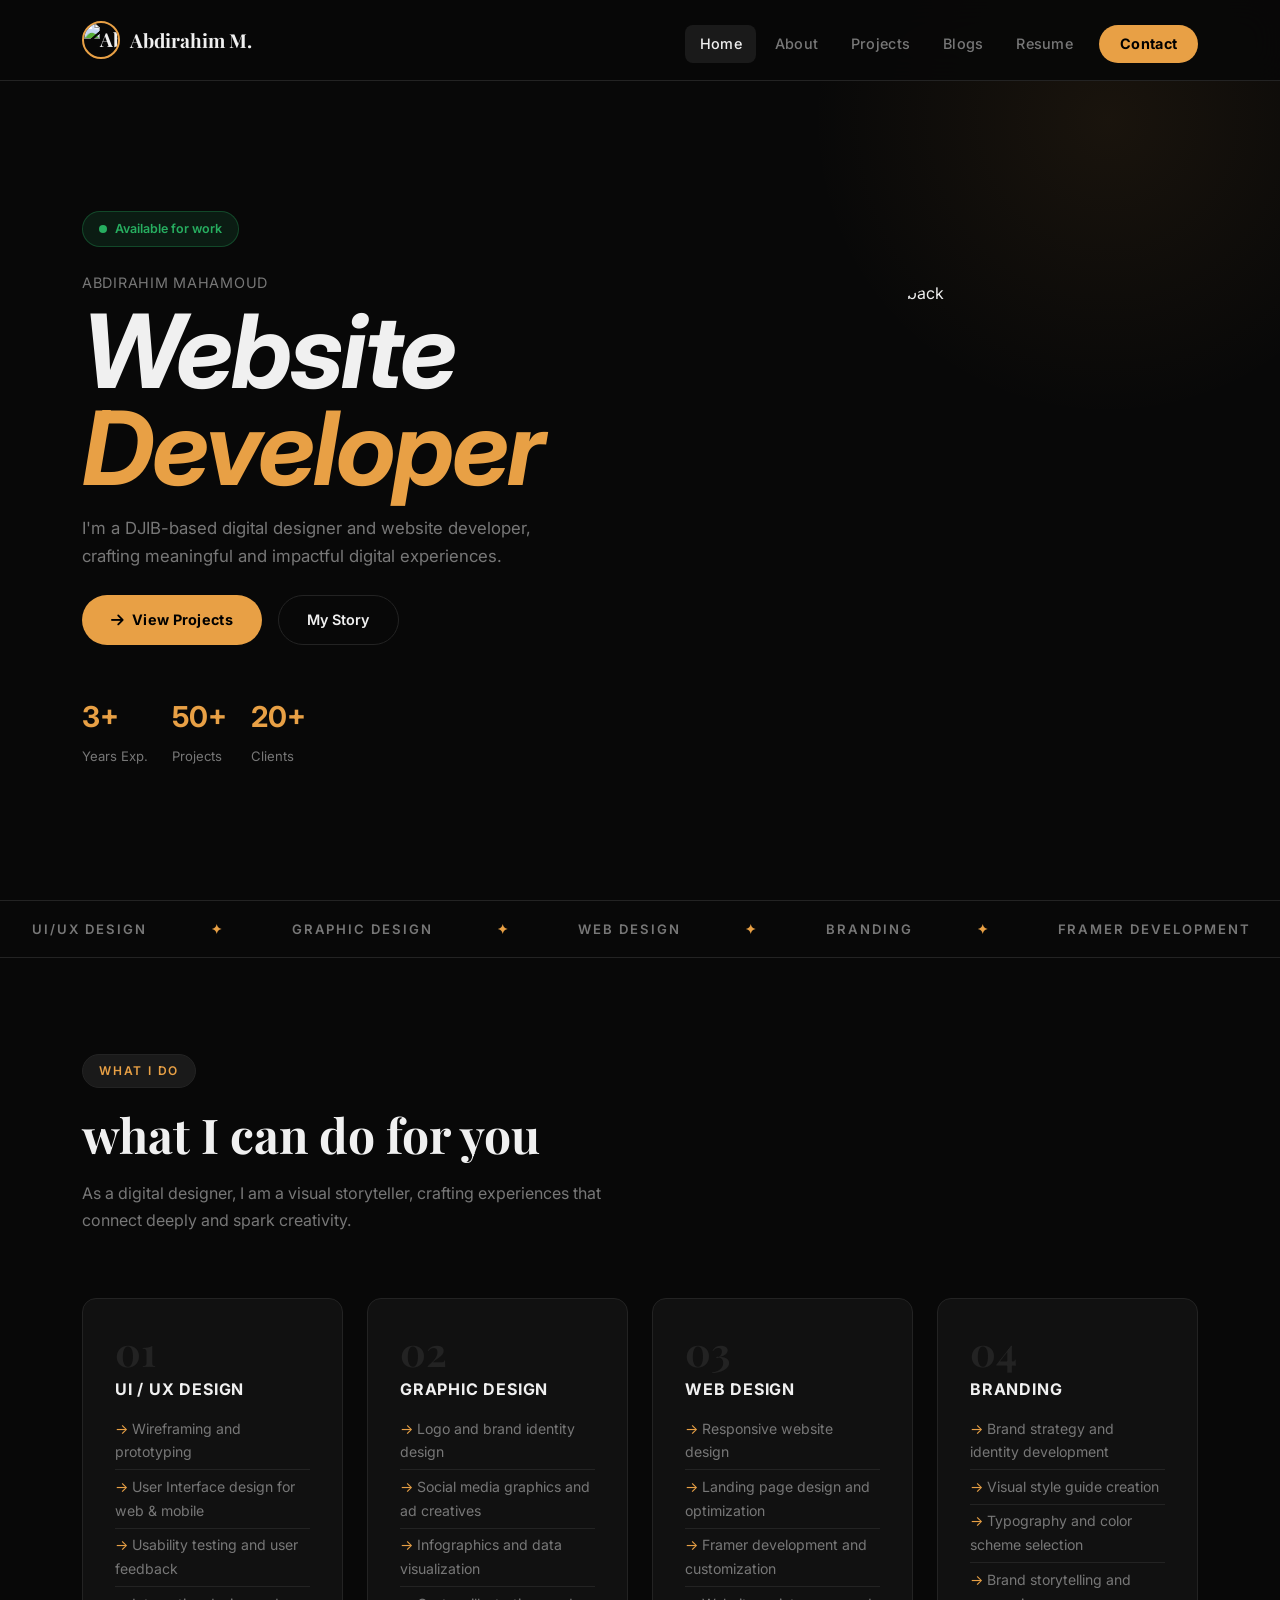
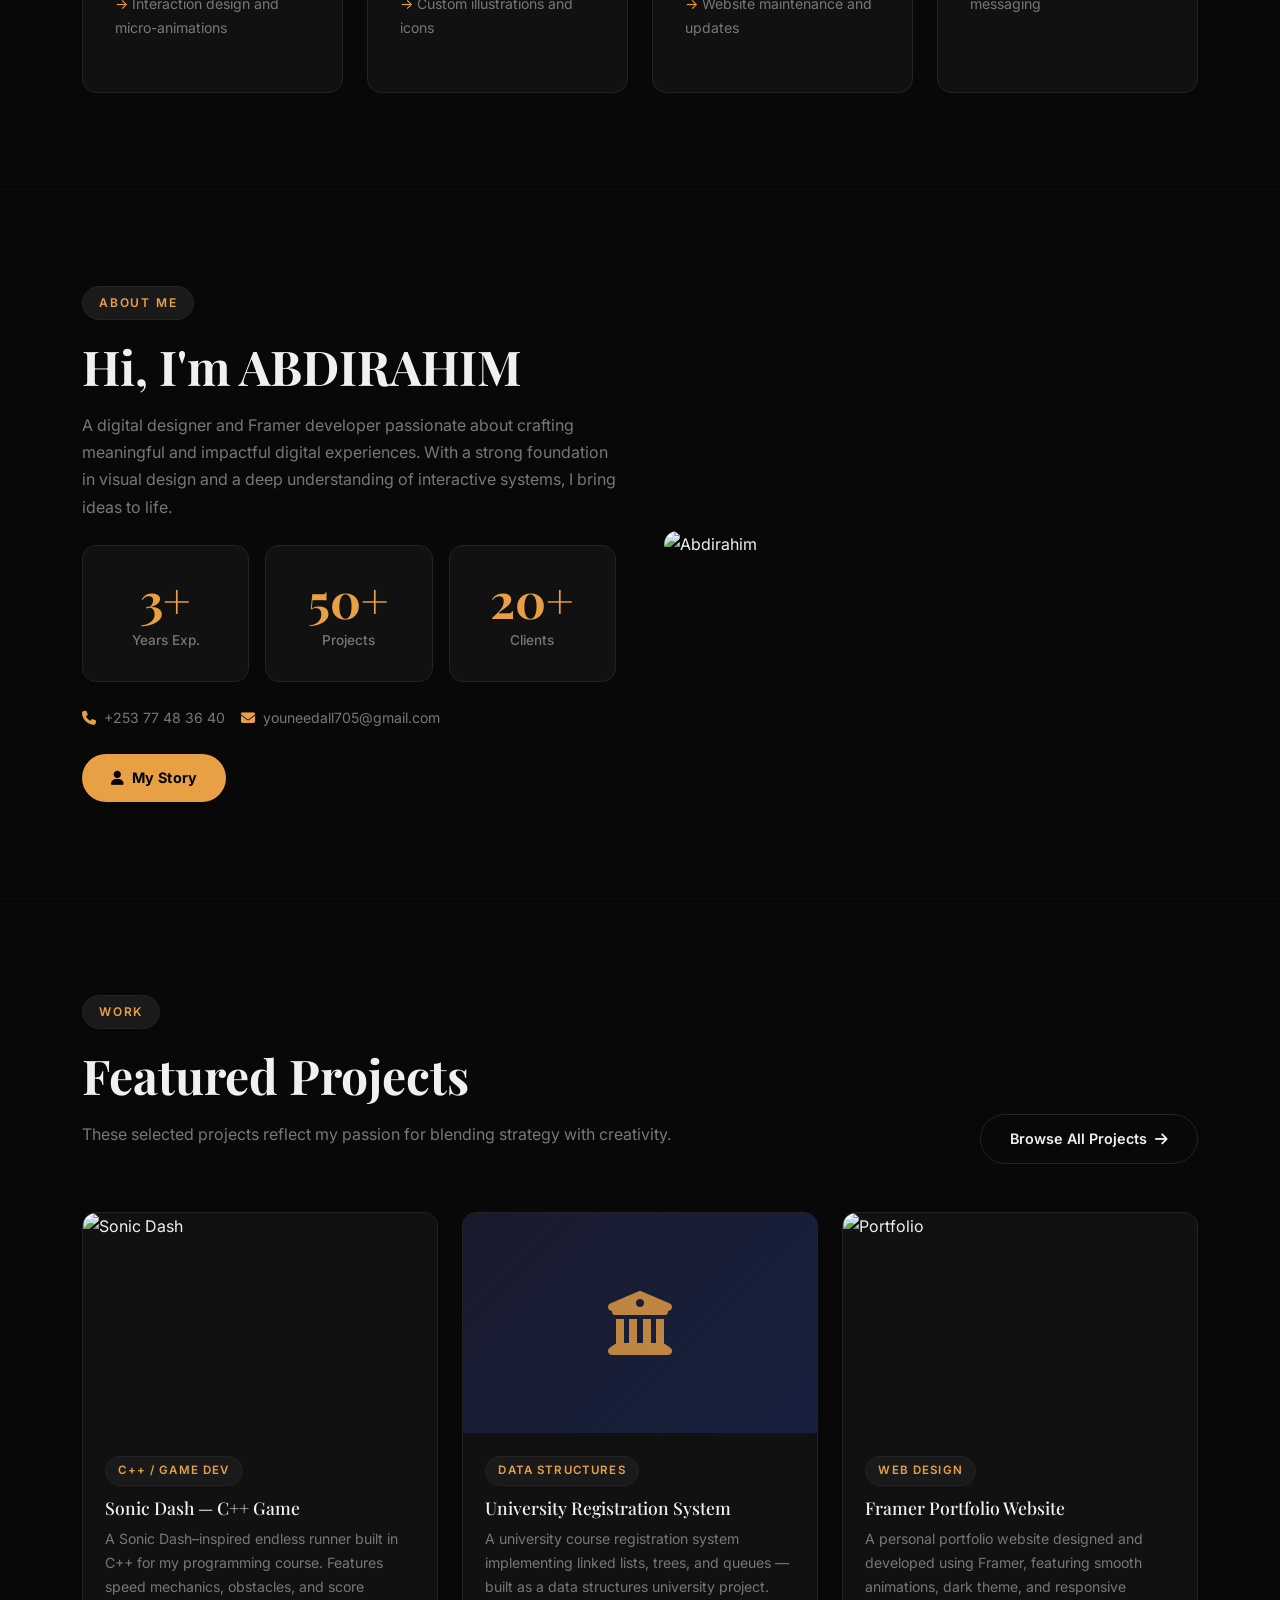
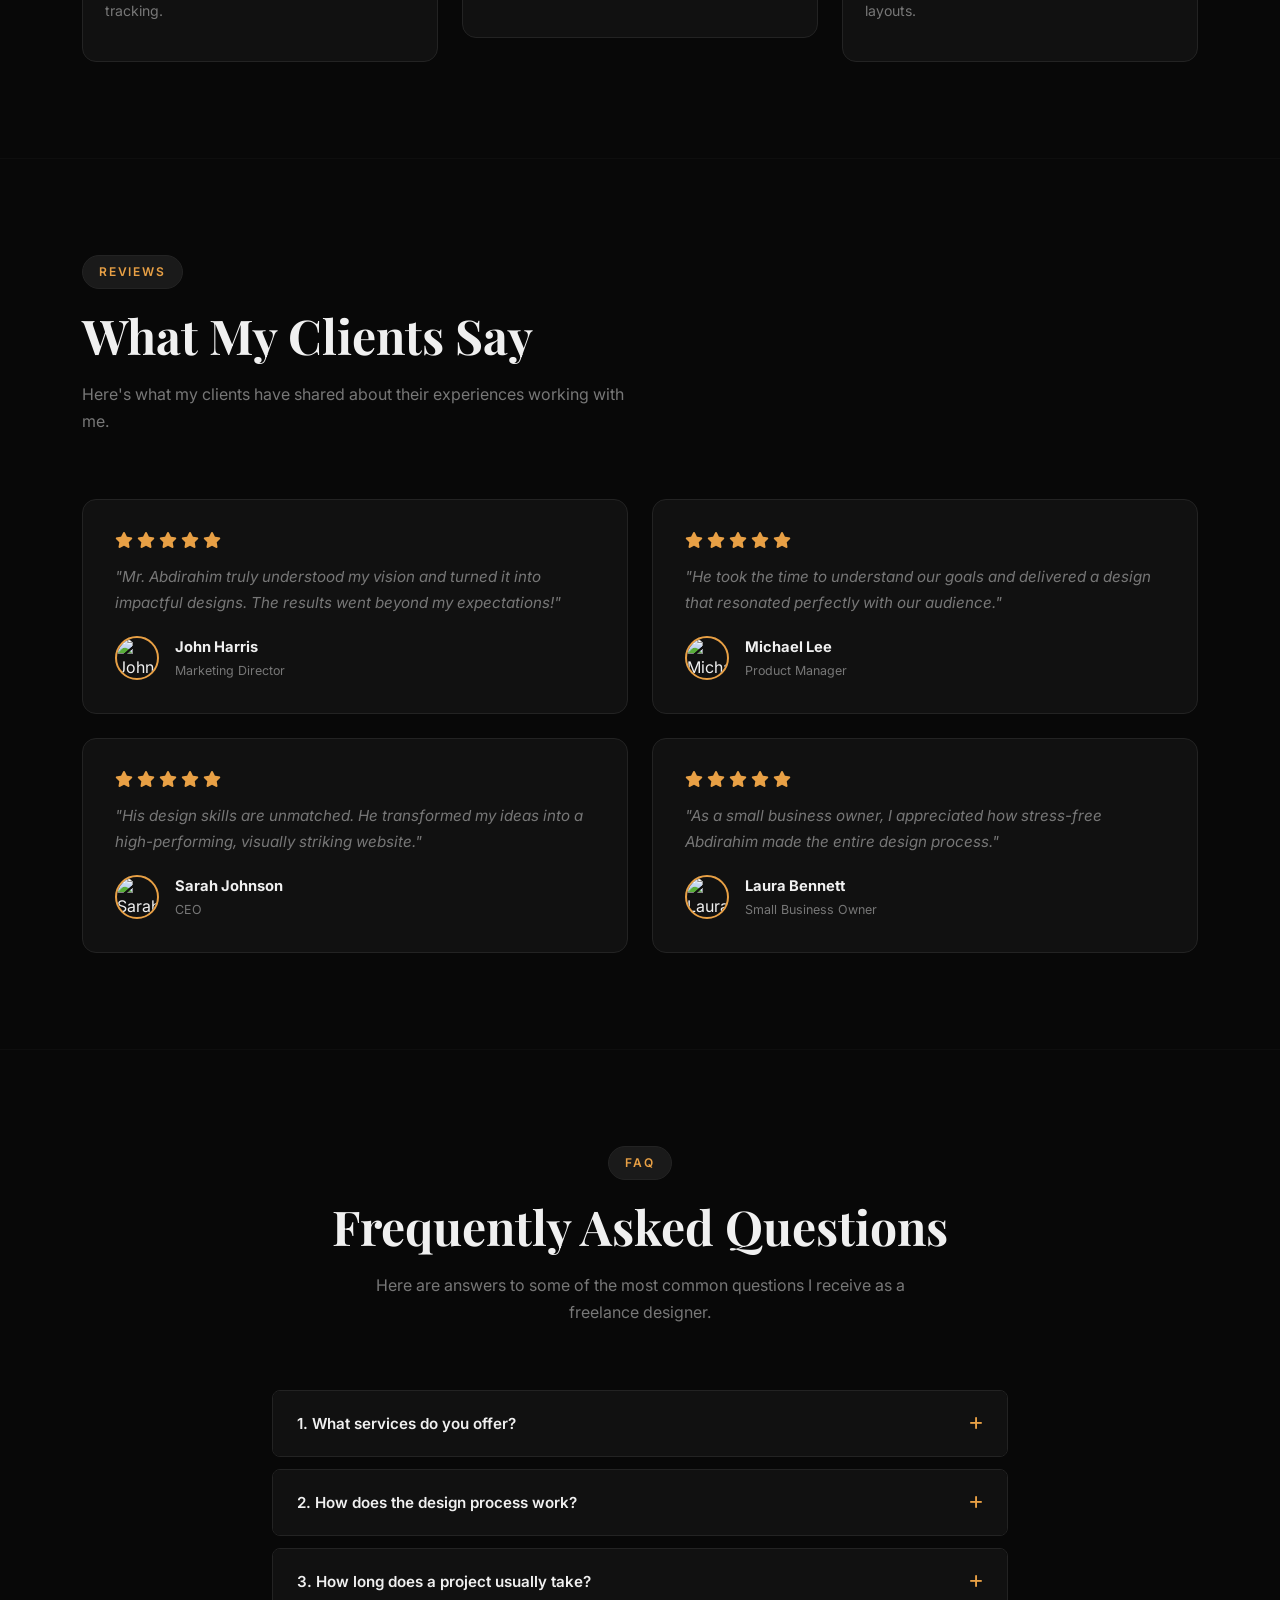
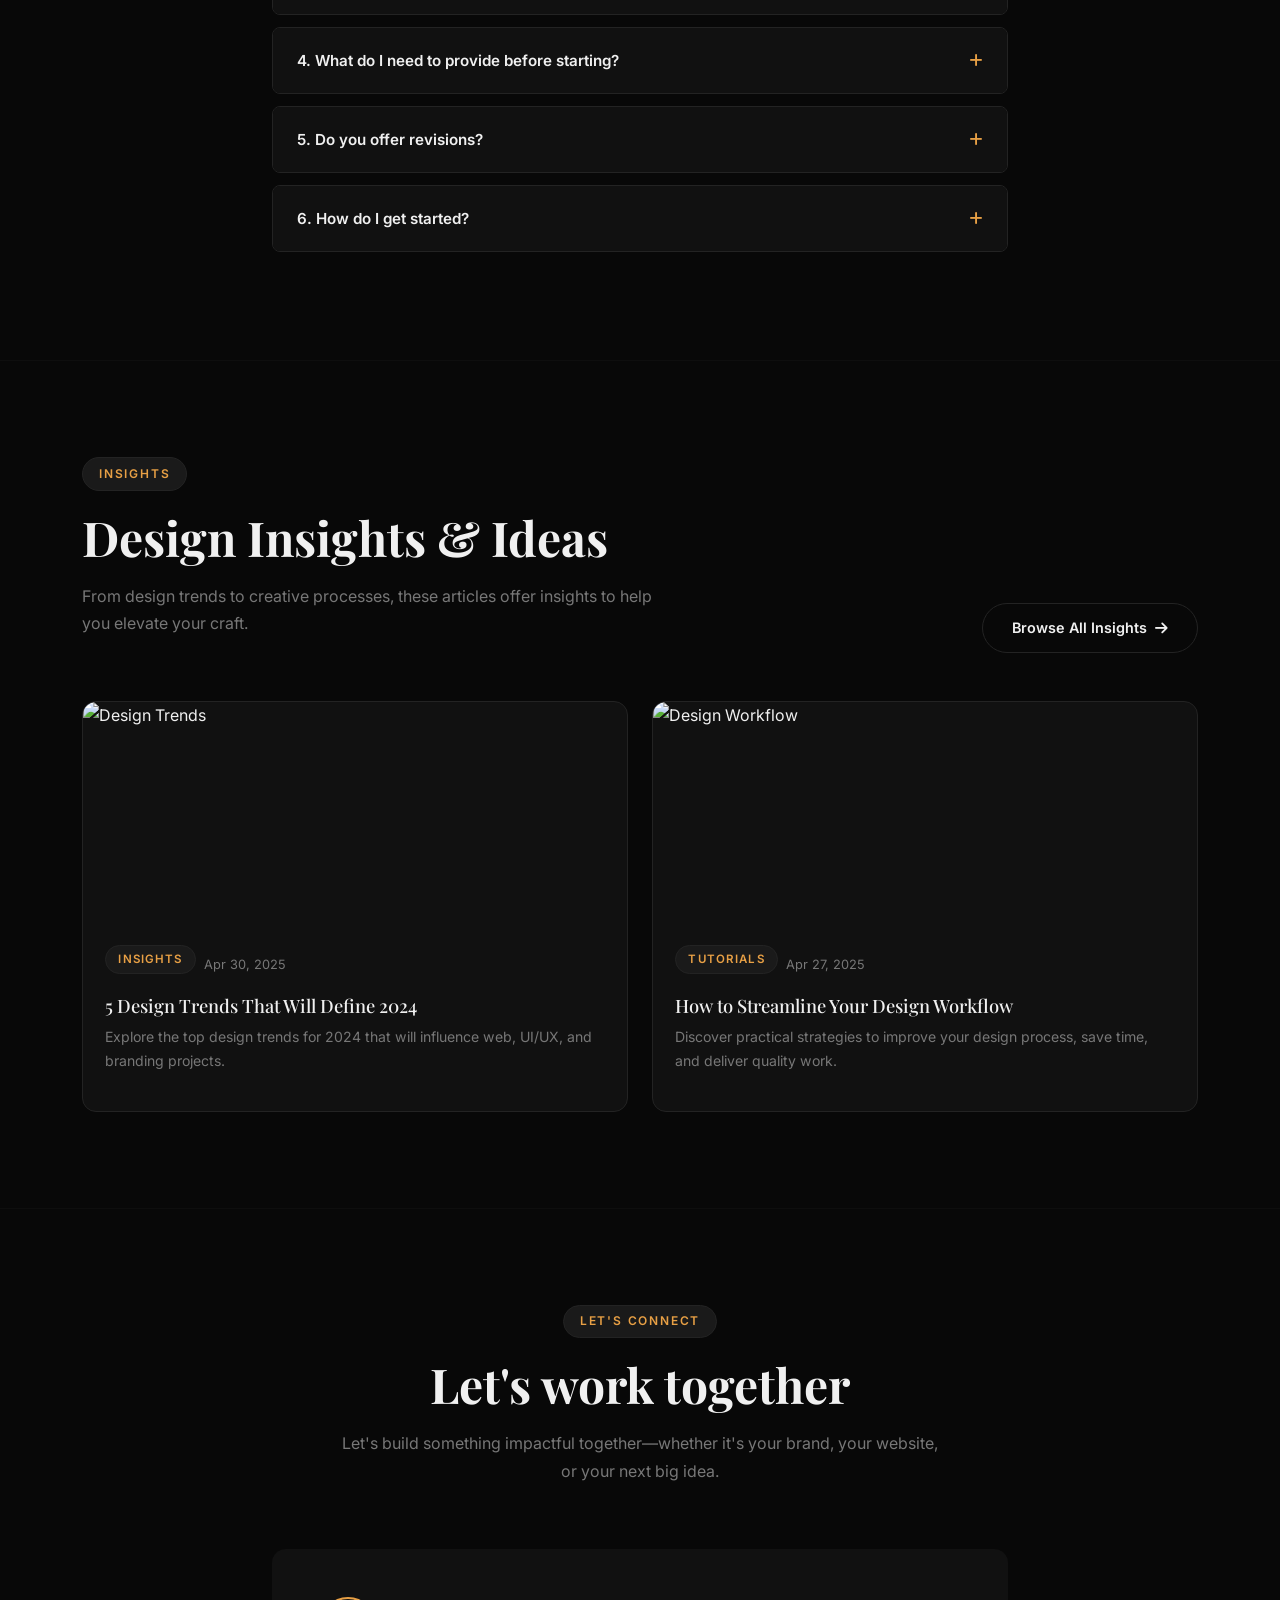
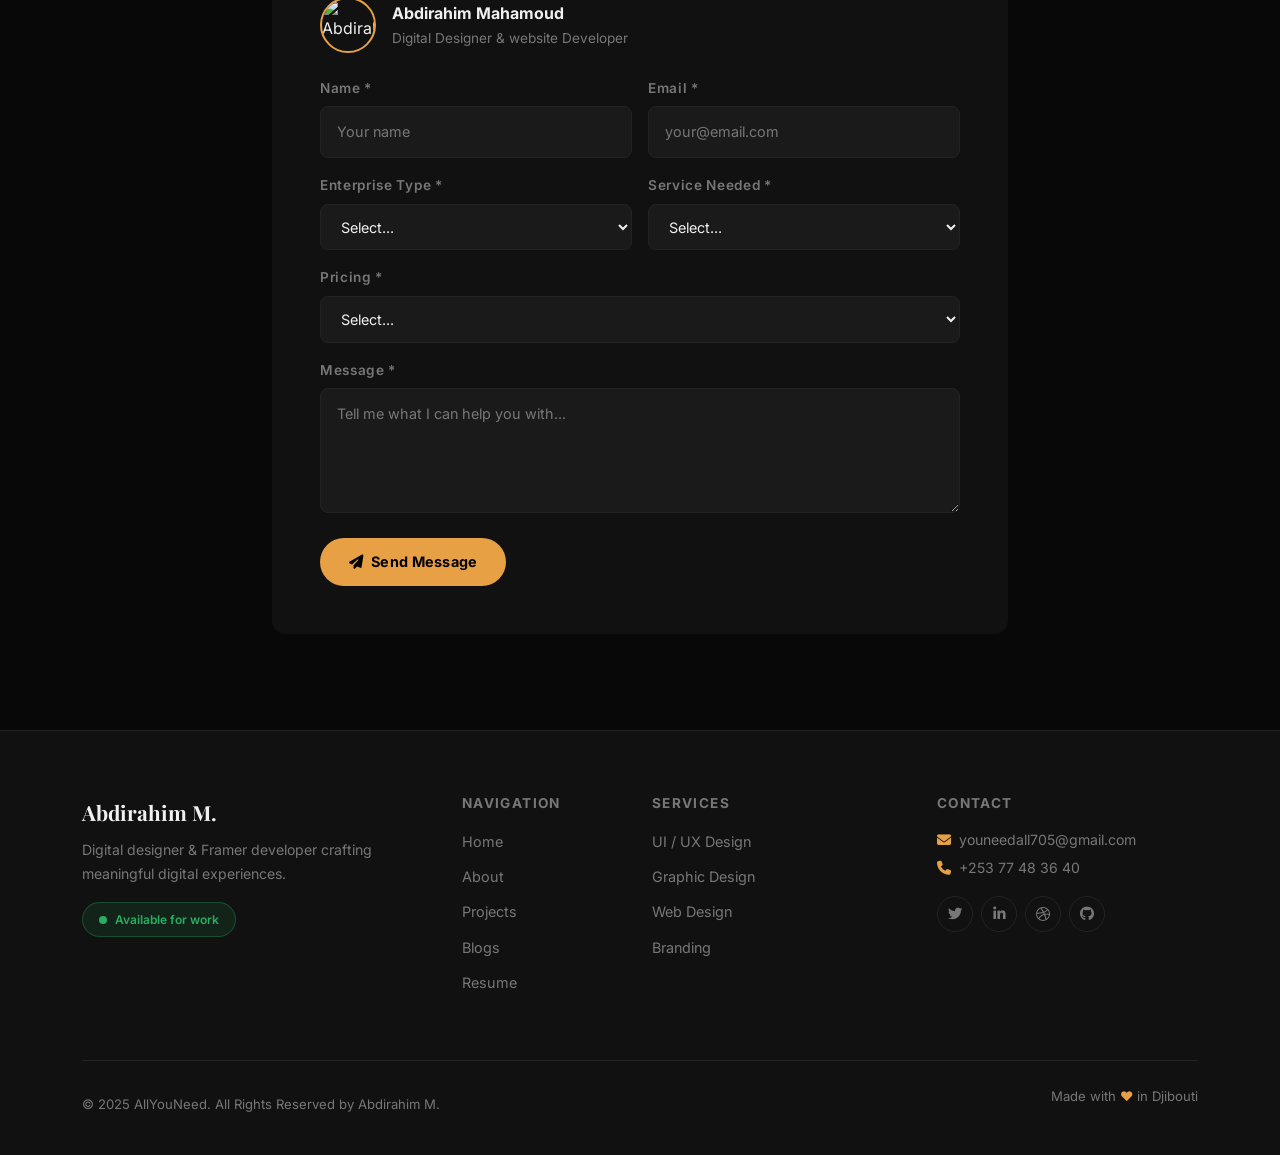
==== index.html @ 3238563b "my initial portfolio project" ====
<!DOCTYPE html>
<html lang="en">
<head>
  <meta charset="UTF-8">
  <meta name="viewport" content="width=device-width, initial-scale=1.0">
  <title>Home | Abdirahim M. — Digital Designer</title>
  
<link rel="preconnect" href="https://fonts.googleapis.com">
<link rel="preconnect" href="https://fonts.gstatic.com" crossorigin>
<link href="https://fonts.googleapis.com/css2?family=Inter:wght@300;400;500;600;700&family=Playfair+Display:ital,wght@0,700;1,700&display=swap" rel="stylesheet">
<link rel="stylesheet" href="https://cdn.jsdelivr.net/npm/bootstrap@5.3.3/dist/css/bootstrap.min.css">
<link rel="stylesheet" href="https://cdnjs.cloudflare.com/ajax/libs/font-awesome/6.5.0/css/all.min.css">
<link rel="stylesheet" href="assets/all-css-files/index.css">
</head>
<body>

<nav class="navbar navbar-expand-lg fixed-top">
  <div class="container">
    <a class="navbar-brand" href="index.html">
      <img src="https://framerusercontent.com/images/GOiWsB6KPVYhovp1Aaczt44ZLT0.png" alt="Abdirahim M.">
      Abdirahim M.
    </a>
    <button class="navbar-toggler" type="button" data-bs-toggle="collapse" data-bs-target="#navbarNav">
      <span class="navbar-toggler-icon"></span>
    </button>
    <div class="collapse navbar-collapse justify-content-end" id="navbarNav">
      <ul class="navbar-nav gap-1 align-items-lg-center">
        <li class="nav-item"><a class="nav-link active" href="index.html">Home</a></li>
        <li class="nav-item"><a class="nav-link " href="about.html">About</a></li>
        <li class="nav-item"><a class="nav-link " href="projects.html">Projects</a></li>
        <li class="nav-item"><a class="nav-link " href="blogs.html">Blogs</a></li>
        <li class="nav-item"><a class="nav-link " href="resume.html">Resume</a></li>
        <li class="nav-item ms-2"><a class="nav-link btn-nav" href="index.html#contact">Contact</a></li>
      </ul>
    </div>
  </div>
</nav>

<!-- HERO -->
<section class="hero-section">
  <div class="container">
    <div class="row align-items-center g-5">
      <div class="col-lg-7" data-aos="fade-right">
        <div class="available-badge">
          <span class="available-dot"></span> Available for work
        </div>
        <p class="text-muted-custom font-inter mb-2" style="font-size:0.9rem;letter-spacing:0.05em;">ABDIRAHIM MAHAMOUD</p>
        <div class="display-hero">Website</div>
        <div class="display-hero text-accent">Developer</div>
        <p class="mt-3 mb-4" style="color:var(--text-muted);max-width:480px;font-size:1.05rem;">I'm a DJIB-based digital designer and website developer, crafting meaningful and impactful digital experiences.</p>
        <div class="d-flex flex-wrap gap-3">
          <a href="projects.html" class="btn-primary-custom"><i class="fas fa-arrow-right"></i> View Projects</a>
          <a href="about.html" class="btn-secondary-custom">My Story</a>
        </div>
        <div class="d-flex gap-4 mt-5">
          <div><span class="text-accent fw-700" style="font-size:1.8rem;">3+</span><br><span class="text-muted-custom" style="font-size:0.82rem;">Years Exp.</span></div>
          <div><span class="text-accent fw-700" style="font-size:1.8rem;">50+</span><br><span class="text-muted-custom" style="font-size:0.82rem;">Projects</span></div>
          <div><span class="text-accent fw-700" style="font-size:1.8rem;">20+</span><br><span class="text-muted-custom" style="font-size:0.82rem;">Clients</span></div>
        </div>
      </div>
      <div class="col-lg-5 d-flex justify-content-center" data-aos="fade-left" data-aos-delay="150">
        <div class="hero-avatar-wrap">
          <img class="back-img" src="https://framerusercontent.com/images/VRQgkdWsjawSg1qpCm45HfSY1I.jpeg" alt="Abdirahim back">
          <img class="front-img" src="https://framerusercontent.com/images/0JJDLebZsfml5drpqJ9yI2PRhbQ.png" alt="Abdirahim front">
        </div>
      </div>
    </div>
  </div>
</section>

<!-- MARQUEE -->
<div class="scroll-marquee">
  <div class="scroll-marquee-inner">
    <span>UI/UX DESIGN</span><span class="accent">✦</span>
    <span>GRAPHIC DESIGN</span><span class="accent">✦</span>
    <span>WEB DESIGN</span><span class="accent">✦</span>
    <span>BRANDING</span><span class="accent">✦</span>
    <span>FRAMER DEVELOPMENT</span><span class="accent">✦</span>
    <span>DIGITAL EXPERIENCES</span><span class="accent">✦</span>
    <span>UI/UX DESIGN</span><span class="accent">✦</span>
    <span>GRAPHIC DESIGN</span><span class="accent">✦</span>
    <span>WEB DESIGN</span><span class="accent">✦</span>
    <span>BRANDING</span><span class="accent">✦</span>
    <span>FRAMER DEVELOPMENT</span><span class="accent">✦</span>
    <span>DIGITAL EXPERIENCES</span><span class="accent">✦</span>
  </div>
</div>

<!-- SERVICES -->
<section class="section-pad">
  <div class="container">
    <div class="row mb-5">
      <div class="col-lg-6" data-aos="fade-up">
        <span class="section-label">What I Do</span>
        <h2 class="section-title">what I can do for you</h2>
        <p class="section-subtitle">As a digital designer, I am a visual storyteller, crafting experiences that connect deeply and spark creativity.</p>
      </div>
    </div>
    <div class="services-grid" data-aos="fade-up" data-aos-delay="100">
      <div class="service-card">
        <div class="service-num">01</div>
        <h4>UI / UX Design</h4>
        <ul>
          <li>Wireframing and prototyping</li>
          <li>User Interface design for web & mobile</li>
          <li>Usability testing and user feedback</li>
          <li>Interaction design and micro-animations</li>
        </ul>
      </div>
      <div class="service-card">
        <div class="service-num">02</div>
        <h4>Graphic Design</h4>
        <ul>
          <li>Logo and brand identity design</li>
          <li>Social media graphics and ad creatives</li>
          <li>Infographics and data visualization</li>
          <li>Custom illustrations and icons</li>
        </ul>
      </div>
      <div class="service-card">
        <div class="service-num">03</div>
        <h4>Web Design</h4>
        <ul>
          <li>Responsive website design</li>
          <li>Landing page design and optimization</li>
          <li>Framer development and customization</li>
          <li>Website maintenance and updates</li>
        </ul>
      </div>
      <div class="service-card">
        <div class="service-num">04</div>
        <h4>Branding</h4>
        <ul>
          <li>Brand strategy and identity development</li>
          <li>Visual style guide creation</li>
          <li>Typography and color scheme selection</li>
          <li>Brand storytelling and messaging</li>
        </ul>
      </div>
    </div>
  </div>
</section>

<hr class="section-divider">

<!-- ABOUT SNIPPET -->
<section class="section-pad">
  <div class="container">
    <div class="row align-items-center g-5">
      <div class="col-lg-6" data-aos="fade-right">
        <span class="section-label">About Me</span>
        <h2 class="section-title">Hi, I'm ABDIRAHIM</h2>
        <p style="color:var(--text-muted);margin-bottom:1.5rem;">A digital designer and Framer developer passionate about crafting meaningful and impactful digital experiences. With a strong foundation in visual design and a deep understanding of interactive systems, I bring ideas to life.</p>
        <div class="row g-3 mb-4">
          <div class="col-4"><div class="stat-card"><div class="stat-num" data-count="3" data-suffix="+">0+</div><div class="stat-label">Years Exp.</div></div></div>
          <div class="col-4"><div class="stat-card"><div class="stat-num" data-count="50" data-suffix="+">0+</div><div class="stat-label">Projects</div></div></div>
          <div class="col-4"><div class="stat-card"><div class="stat-num" data-count="20" data-suffix="+">0+</div><div class="stat-label">Clients</div></div></div>
        </div>
        <div class="d-flex gap-3 flex-wrap" style="font-size:0.88rem;color:var(--text-muted);">
          <span><i class="fas fa-phone me-2 text-accent"></i>+253 77 48 36 40</span>
          <span><i class="fas fa-envelope me-2 text-accent"></i>youneedall705@gmail.com</span>
        </div>
        <div class="mt-4">
          <a href="about.html" class="btn-primary-custom"><i class="fas fa-user"></i> My Story</a>
        </div>
      </div>
      <div class="col-lg-6" data-aos="fade-left" data-aos-delay="100">
        <img src="https://framerusercontent.com/images/0JJDLebZsfml5drpqJ9yI2PRhbQ.png" alt="Abdirahim" style="width:100%;border-radius:var(--radius);max-height:450px;object-fit:cover;">
      </div>
    </div>
  </div>
</section>

<hr class="section-divider">

<!-- FEATURED PROJECTS -->
<section class="section-pad">
  <div class="container">
    <div class="row mb-5 align-items-end">
      <div class="col-lg-7" data-aos="fade-up">
        <span class="section-label">Work</span>
        <h2 class="section-title">Featured Projects</h2>
        <p class="section-subtitle">These selected projects reflect my passion for blending strategy with creativity.</p>
      </div>
      <div class="col-lg-5 text-lg-end mt-3 mt-lg-0" data-aos="fade-up" data-aos-delay="100">
        <a href="projects.html" class="btn-secondary-custom">Browse All Projects <i class="fas fa-arrow-right"></i></a>
      </div>
    </div>
    <div class="row g-4">
      <div class="col-lg-4 col-md-6" data-aos="fade-up">
        <a href="project-sonic-dash.html" class="card-custom d-block">
          <img src="https://opengraph.githubassets.com/1/torvalds/linux" alt="Sonic Dash" class="card-img" style="object-fit:cover;background:#111;display:flex;align-items:center;justify-content:center;">
          <div class="card-body-custom">
            <span class="tag">C++ / Game Dev</span>
            <h3 style="font-size:1.1rem;margin-bottom:0.5rem;">Sonic Dash — C++ Game</h3>
            <p style="color:var(--text-muted);font-size:0.88rem;">A Sonic Dash–inspired endless runner built in C++ for my programming course. Features speed mechanics, obstacles, and score tracking.</p>
          </div>
        </a>
      </div>
      <div class="col-lg-4 col-md-6" data-aos="fade-up" data-aos-delay="100">
        <a href="project-university-registration.html" class="card-custom d-block">
          <div class="card-img d-flex align-items-center justify-content-center" style="background: linear-gradient(135deg,#1a1a2e,#16213e);height:220px;">
            <i class="fas fa-university" style="font-size:4rem;color:var(--accent);opacity:0.8;"></i>
          </div>
          <div class="card-body-custom">
            <span class="tag">Data Structures</span>
            <h3 style="font-size:1.1rem;margin-bottom:0.5rem;">University Registration System</h3>
            <p style="color:var(--text-muted);font-size:0.88rem;">A university course registration system implementing linked lists, trees, and queues — built as a data structures university project.</p>
          </div>
        </a>
      </div>
      <div class="col-lg-4 col-md-6" data-aos="fade-up" data-aos-delay="200">
        <a href="project-framer-portfolio.html" class="card-custom d-block">
          <img src="https://framerusercontent.com/images/w08JBQPFYIq2vr4OfcD9W6vxEug.jpeg" alt="Portfolio" class="card-img">
          <div class="card-body-custom">
            <span class="tag">Web Design</span>
            <h3 style="font-size:1.1rem;margin-bottom:0.5rem;">Framer Portfolio Website</h3>
            <p style="color:var(--text-muted);font-size:0.88rem;">A personal portfolio website designed and developed using Framer, featuring smooth animations, dark theme, and responsive layouts.</p>
          </div>
        </a>
      </div>
    </div>
  </div>
</section>

<hr class="section-divider">

<!-- TESTIMONIALS -->
<section class="section-pad">
  <div class="container">
    <div class="row mb-5">
      <div class="col-lg-6" data-aos="fade-up">
        <span class="section-label">Reviews</span>
        <h2 class="section-title">What My Clients Say</h2>
        <p class="section-subtitle">Here's what my clients have shared about their experiences working with me.</p>
      </div>
    </div>
    <div class="row g-4">
      <div class="col-lg-6" data-aos="fade-up">
        <div class="testimonial-card">
          <div class="d-flex gap-1 mb-3">
            <i class="fas fa-star text-accent"></i><i class="fas fa-star text-accent"></i><i class="fas fa-star text-accent"></i><i class="fas fa-star text-accent"></i><i class="fas fa-star text-accent"></i>
          </div>
          <p>"Mr. Abdirahim truly understood my vision and turned it into impactful designs. The results went beyond my expectations!"</p>
          <div class="d-flex align-items-center gap-3">
            <img src="https://framerusercontent.com/images/xPotMb4VrNT5rTGtXQvpYqXunU.jpg" alt="John Harris" class="reviewer-avatar">
            <div><div class="fw-700" style="font-size:0.92rem;">John Harris</div><div class="text-muted-custom" style="font-size:0.78rem;">Marketing Director</div></div>
          </div>
        </div>
      </div>
      <div class="col-lg-6" data-aos="fade-up" data-aos-delay="100">
        <div class="testimonial-card">
          <div class="d-flex gap-1 mb-3">
            <i class="fas fa-star text-accent"></i><i class="fas fa-star text-accent"></i><i class="fas fa-star text-accent"></i><i class="fas fa-star text-accent"></i><i class="fas fa-star text-accent"></i>
          </div>
          <p>"He took the time to understand our goals and delivered a design that resonated perfectly with our audience."</p>
          <div class="d-flex align-items-center gap-3">
            <img src="https://framerusercontent.com/images/hleE21gbHw2Y29KULoer3tF8.jpg" alt="Michael Lee" class="reviewer-avatar">
            <div><div class="fw-700" style="font-size:0.92rem;">Michael Lee</div><div class="text-muted-custom" style="font-size:0.78rem;">Product Manager</div></div>
          </div>
        </div>
      </div>
      <div class="col-lg-6" data-aos="fade-up" data-aos-delay="150">
        <div class="testimonial-card">
          <div class="d-flex gap-1 mb-3">
            <i class="fas fa-star text-accent"></i><i class="fas fa-star text-accent"></i><i class="fas fa-star text-accent"></i><i class="fas fa-star text-accent"></i><i class="fas fa-star text-accent"></i>
          </div>
          <p>"His design skills are unmatched. He transformed my ideas into a high-performing, visually striking website."</p>
          <div class="d-flex align-items-center gap-3">
            <img src="https://framerusercontent.com/images/RTNUbNmEH3Lg1VzA3NOYHdp3bHQ.jpg" alt="Sarah Johnson" class="reviewer-avatar">
            <div><div class="fw-700" style="font-size:0.92rem;">Sarah Johnson</div><div class="text-muted-custom" style="font-size:0.78rem;">CEO</div></div>
          </div>
        </div>
      </div>
      <div class="col-lg-6" data-aos="fade-up" data-aos-delay="200">
        <div class="testimonial-card">
          <div class="d-flex gap-1 mb-3">
            <i class="fas fa-star text-accent"></i><i class="fas fa-star text-accent"></i><i class="fas fa-star text-accent"></i><i class="fas fa-star text-accent"></i><i class="fas fa-star text-accent"></i>
          </div>
          <p>"As a small business owner, I appreciated how stress-free Abdirahim made the entire design process."</p>
          <div class="d-flex align-items-center gap-3">
            <img src="https://framerusercontent.com/images/ZbUvwGb7xhhwmovo3t9YO4bAIGs.jpg" alt="Laura Bennett" class="reviewer-avatar">
            <div><div class="fw-700" style="font-size:0.92rem;">Laura Bennett</div><div class="text-muted-custom" style="font-size:0.78rem;">Small Business Owner</div></div>
          </div>
        </div>
      </div>
    </div>
  </div>
</section>

<hr class="section-divider">

<!-- FAQ -->
<section class="section-pad">
  <div class="container">
    <div class="row justify-content-center mb-5">
      <div class="col-lg-7 text-center" data-aos="fade-up">
        <span class="section-label">FAQ</span>
        <h2 class="section-title">Frequently Asked Questions</h2>
        <p class="section-subtitle mx-auto">Here are answers to some of the most common questions I receive as a freelance designer.</p>
      </div>
    </div>
    <div class="row justify-content-center">
      <div class="col-lg-8" data-aos="fade-up" data-aos-delay="100">
        <div class="faq-item">
          <div class="faq-question" onclick="toggleFaq(this)">
            <span>1. What services do you offer?</span>
            <i class="fas fa-plus faq-icon"></i>
          </div>
          <div class="faq-answer">I offer UI/UX design, graphic design, web design, and branding services. This includes wireframing, prototyping, logo design, social media graphics, responsive website design, landing pages, Framer development, brand identity, and visual style guides.</div>
        </div>
        <div class="faq-item">
          <div class="faq-question" onclick="toggleFaq(this)">
            <span>2. How does the design process work?</span>
            <i class="fas fa-plus faq-icon"></i>
          </div>
          <div class="faq-answer">My process has 5 phases: Research & Strategy → Concept & Ideation → Feedback & Refinement → Testing & Optimization → Launch & Delivery. I keep you involved throughout to ensure the final product matches your vision perfectly.</div>
        </div>
        <div class="faq-item">
          <div class="faq-question" onclick="toggleFaq(this)">
            <span>3. How long does a project usually take?</span>
            <i class="fas fa-plus faq-icon"></i>
          </div>
          <div class="faq-answer">Timeline depends on scope. A logo design typically takes 3–5 days, a web design project 1–3 weeks, and a full branding project 2–4 weeks. I'll give you a clear timeline estimate before we begin.</div>
        </div>
        <div class="faq-item">
          <div class="faq-question" onclick="toggleFaq(this)">
            <span>4. What do I need to provide before starting?</span>
            <i class="fas fa-plus faq-icon"></i>
          </div>
          <div class="faq-answer">To get started, I'll need a project brief including your goals, target audience, preferred style references, and any existing brand assets. The more detail you share, the better I can tailor the design to your needs.</div>
        </div>
        <div class="faq-item">
          <div class="faq-question" onclick="toggleFaq(this)">
            <span>5. Do you offer revisions?</span>
            <i class="fas fa-plus faq-icon"></i>
          </div>
          <div class="faq-answer">Yes! All packages include revision rounds. Starter includes 2 revisions, Pro includes 4, and Premium includes unlimited revisions until you're fully satisfied with the result.</div>
        </div>
        <div class="faq-item">
          <div class="faq-question" onclick="toggleFaq(this)">
            <span>6. How do I get started?</span>
            <i class="fas fa-plus faq-icon"></i>
          </div>
          <div class="faq-answer">Simply fill out the contact form below or email me at youneedall705@gmail.com. I'll get back to you within 24 hours to discuss your project and how we can work together.</div>
        </div>
      </div>
    </div>
  </div>
</section>

<hr class="section-divider">

<!-- BLOG PREVIEW -->
<section class="section-pad">
  <div class="container">
    <div class="row mb-5 align-items-end">
      <div class="col-lg-7" data-aos="fade-up">
        <span class="section-label">Insights</span>
        <h2 class="section-title">Design Insights & Ideas</h2>
        <p class="section-subtitle">From design trends to creative processes, these articles offer insights to help you elevate your craft.</p>
      </div>
      <div class="col-lg-5 text-lg-end mt-3 mt-lg-0" data-aos="fade-up">
        <a href="blogs.html" class="btn-secondary-custom">Browse All Insights <i class="fas fa-arrow-right"></i></a>
      </div>
    </div>
    <div class="row g-4">
      <div class="col-lg-6" data-aos="fade-up">
        <a href="blog-design-trends.html" class="card-custom d-block">
          <img src="https://framerusercontent.com/images/1wFj19qQG6zNr7gj3iTlH0Gdlu8.jpeg" alt="Design Trends" class="card-img">
          <div class="card-body-custom">
            <div class="d-flex align-items-center gap-2 mb-2"><span class="tag">Insights</span><span class="text-muted-custom" style="font-size:0.8rem;">Apr 30, 2025</span></div>
            <h3 style="font-size:1.15rem;margin-bottom:0.5rem;">5 Design Trends That Will Define 2024</h3>
            <p style="color:var(--text-muted);font-size:0.88rem;">Explore the top design trends for 2024 that will influence web, UI/UX, and branding projects.</p>
          </div>
        </a>
      </div>
      <div class="col-lg-6" data-aos="fade-up" data-aos-delay="100">
        <a href="blog-design-workflow.html" class="card-custom d-block">
          <img src="https://framerusercontent.com/images/xmKml0E7v2iBI4zbbj0yVccaQwg.jpeg" alt="Design Workflow" class="card-img">
          <div class="card-body-custom">
            <div class="d-flex align-items-center gap-2 mb-2"><span class="tag">Tutorials</span><span class="text-muted-custom" style="font-size:0.8rem;">Apr 27, 2025</span></div>
            <h3 style="font-size:1.15rem;margin-bottom:0.5rem;">How to Streamline Your Design Workflow</h3>
            <p style="color:var(--text-muted);font-size:0.88rem;">Discover practical strategies to improve your design process, save time, and deliver quality work.</p>
          </div>
        </a>
      </div>
    </div>
  </div>
</section>

<hr class="section-divider">


<section class="section-pad" id="contact">
  <div class="container">
    <div class="row justify-content-center mb-5">
      <div class="col-lg-7 text-center" data-aos="fade-up">
        <span class="section-label">Let's Connect</span>
        <h2 class="section-title">Let's work together</h2>
        <p class="section-subtitle mx-auto">Let's build something impactful together—whether it's your brand, your website, or your next big idea.</p>
      </div>
    </div>
    <div class="row justify-content-center">
      <div class="col-lg-8">
        <div class="contact-section" data-aos="fade-up" data-aos-delay="100">
          <div class="d-flex align-items-center gap-3 mb-4">
            <img src="https://framerusercontent.com/images/0JJDLebZsfml5drpqJ9yI2PRhbQ.png" alt="Abdirahim" style="width:56px;height:56px;border-radius:50%;object-fit:cover;border:2px solid var(--accent);">
            <div>
              <div class="fw-700">Abdirahim Mahamoud</div>
              <div class="text-muted-custom" style="font-size:0.85rem;">Digital Designer &amp; website Developer</div>
            </div>
          </div>
 
          <!-- ========== NEW: ERROR AND SUCCESS MESSAGES CONTAINER ========== -->
          <div id="error-container" style="margin-bottom: 20px;"></div>
 
          <!-- ========== FORM WITH VALIDATION ========== -->
          <form id="contactForm">
            <div class="row g-3">
              <!-- NAME FIELD -->
              <div class="col-md-6">
                <label class="form-label-custom">Name *</label>
                <input type="text" id="name" name="Name" class="form-control-custom" placeholder="Your name" required>
              </div>
 
              <!-- EMAIL FIELD -->
              <div class="col-md-6">
                <label class="form-label-custom">Email *</label>
                <input type="email" id="email" name="Email" class="form-control-custom" placeholder="your@email.com" required>
              </div>
 
              <!-- ENTERPRISE TYPE -->
              <div class="col-md-6">
                <label class="form-label-custom">Enterprise Type *</label>
                <select id="enterprise" name="Enterprise Type" class="form-control-custom" required>
                  <option value="">Select...</option>
                  <option>Individual</option>
                  <option>Enterprise</option>
                </select>
              </div>
 
              <!-- SERVICE NEEDED -->
              <div class="col-md-6">
                <label class="form-label-custom">Service Needed *</label>
                <select id="service" name="Service Needed" class="form-control-custom" required>
                  <option value="">Select...</option>
                  <option>Branding</option>
                  <option>Web Development</option>
                  <option>Web Design</option>
                  <option>UI / UX</option>
                  <option>Ebook Editing</option>
                  <option>AI Automation</option>
                </select>
              </div>
 
              <!-- PRICING -->
              <div class="col-md-12">
                <label class="form-label-custom">Pricing *</label>
                <select id="pricing" name="Pricing" class="form-control-custom" required>
                  <option value="">Select...</option>
                  <option>Starter Package</option>
                  <option>Pro Package</option>
                  <option>Premium Package</option>
                  <option>Custom Package</option>
                </select>
              </div>
 
              <!-- MESSAGE -->
              <div class="col-12">
                <label class="form-label-custom">Message *</label>
                <textarea id="message" name="Message" class="form-control-custom" rows="4" placeholder="Tell me what I can help you with..." required></textarea>
              </div>
 
              <!-- SUBMIT BUTTON -->
              <div class="col-12">
                <button type="submit" id="submitBtn" class="btn-primary-custom">
                  <i class="fas fa-paper-plane"></i> Send Message
                </button>
              </div>
            </div>
          </form>
        </div>
      </div>
    </div>
  </div>
</section>

<script>
function toggleFaq(el) {
  el.classList.toggle('open');
  const answer = el.nextElementSibling;
  answer.classList.toggle('open');
}
</script>


<footer>
  <div class="container">
    <div class="row g-4">
      <div class="col-lg-4 col-md-6">
        <div class="footer-brand">Abdirahim M.</div>
        <p class="footer-text mb-3">Digital designer & Framer developer crafting meaningful digital experiences.</p>
        <div class="available-badge" style="font-size:0.75rem;">
          <span class="available-dot"></span> Available for work
        </div>
      </div>
      <div class="col-lg-2 col-md-6">
        <h6>Navigation</h6>
        <ul>
          <li><a href="index.html">Home</a></li>
          <li><a href="about.html">About</a></li>
          <li><a href="projects.html">Projects</a></li>
          <li><a href="blogs.html">Blogs</a></li>
          <li><a href="resume.html">Resume</a></li>
        </ul>
      </div>
      <div class="col-lg-3 col-md-6">
        <h6>Services</h6>
        <ul>
          <li><a href="#">UI / UX Design</a></li>
          <li><a href="#">Graphic Design</a></li>
          <li><a href="#">Web Design</a></li>
          <li><a href="#">Branding</a></li>
        </ul>
      </div>
      <div class="col-lg-3 col-md-6">
        <h6>Contact</h6>
        <p class="footer-text mb-1"><i class="fas fa-envelope me-2 text-accent"></i><a href="mailto:youneedall705@gmail.com" class="footer-text">youneedall705@gmail.com</a></p>
        <p class="footer-text mb-3"><i class="fas fa-phone me-2 text-accent"></i><a href="tel:+25377483640" class="footer-text">+253 77 48 36 40</a></p>
        <div class="d-flex gap-2">
          <a href="#" class="social-link"><i class="fab fa-twitter"></i></a>
          <a href="#" class="social-link"><i class="fab fa-linkedin-in"></i></a>
          <a href="#" class="social-link"><i class="fab fa-dribbble"></i></a>
          <a href="#" class="social-link"><i class="fab fa-github"></i></a>
        </div>
      </div>
    </div>
    <div class="footer-bottom d-flex flex-column flex-md-row justify-content-between align-items-center">
      <p class="mb-2 mb-md-0">© 2025 AllYouNeed. All Rights Reserved by Abdirahim M.</p>
      <p>Made with <span class="text-accent">♥</span> in Djibouti</p>
    </div>
  </div>
</footer>


<!-- Bootstrap JS -->
<script src="https://cdn.jsdelivr.net/npm/bootstrap@5.3.3/dist/js/bootstrap.bundle.min.js"></script>

<script src="assets/javascript/index.js"></script>

</body>
</html>
---- assets/all-css-files/index.css ----
/* ===== ROOT VARIABLES ===== */
:root {
  --bg: #080808;
  --surface: #111111;
  --surface2: #1a1a1a;
  --border: #232323;
  --text: #f0f0f0;
  --text-muted: #777;
  --accent: #e8a045;
  --accent2: #ffd166;
  --radius: 14px;
  --radius-sm: 8px;
  --transition: 0.3s ease;
}

/* ===== RESET & BASE ===== */
*, *::before, *::after { box-sizing: border-box; margin: 0; padding: 0; }
html { scroll-behavior: smooth; }
body {
  background: var(--bg);
  color: var(--text);
  font-family: 'Inter', sans-serif;
  font-size: 16px;
  line-height: 1.7;
  overflow-x: hidden;
}
a { color: var(--text); text-decoration: none; transition: color var(--transition); }
a:hover { color: var(--accent); }
img { max-width: 100%; display: block; }
h1,h2,h3,h4,h5,h6 { font-family: 'Playfair Display', serif; line-height: 1.25; }

/* ===== SCROLLBAR ===== */
::-webkit-scrollbar { width: 4px; }
::-webkit-scrollbar-track { background: var(--bg); }
::-webkit-scrollbar-thumb { background: var(--accent); border-radius: 4px; }

/* ===== NAVBAR ===== */
.navbar {
  background: rgba(8,8,8,0.92);
  backdrop-filter: blur(16px);
  border-bottom: 1px solid var(--border);
  padding: 1rem 0;
  transition: all var(--transition);
  z-index: 1000;
}
.navbar-brand {
  font-family: 'Playfair Display', serif;
  font-size: 1.2rem;
  font-weight: 700;
  color: var(--text) !important;
  display: flex;
  align-items: center;
  gap: 0.6rem;
}
.navbar-brand img { width: 38px; height: 38px; border-radius: 50%; object-fit: cover; border: 2px solid var(--accent); }
.navbar-toggler { border: 1px solid var(--border); }
.navbar-toggler-icon { filter: invert(1); }
.nav-link {
  color: var(--text-muted) !important;
  font-size: 0.9rem;
  font-family: 'Inter', sans-serif;
  font-weight: 500;
  letter-spacing: 0.02em;
  padding: 0.4rem 0.9rem !important;
  border-radius: var(--radius-sm);
  transition: all var(--transition);
}
.nav-link:hover, .nav-link.active { color: var(--text) !important; background: var(--surface2); }
.btn-nav {
  background: var(--accent);
  color: #000 !important;
  font-weight: 700;
  border-radius: 999px;
  padding: 0.45rem 1.3rem !important;
}
.btn-nav:hover { background: var(--accent2); color: #000 !important; }
.navbar-collapse { padding-top: 0.5rem; }

/* ===== HERO UTILITIES ===== */
.section-label {
  display: inline-block;
  background: var(--surface2);
  border: 1px solid var(--border);
  color: var(--accent);
  font-size: 0.75rem;
  font-weight: 600;
  letter-spacing: 0.15em;
  text-transform: uppercase;
  padding: 0.35rem 1rem;
  border-radius: 999px;
  margin-bottom: 1rem;
}
.display-hero {
  font-size: clamp(3rem, 8vw, 7rem);
  font-style: italic;
  font-weight: 700;
  line-height: 0.95;
  letter-spacing: -0.02em;
  color: var(--text);
}
.section-title {
  font-size: clamp(1.8rem, 4vw, 3rem);
  font-weight: 700;
  margin-bottom: 1rem;
}
.section-subtitle {
  color: var(--text-muted);
  font-size: 1rem;
  max-width: 600px;
  font-family: 'Inter', sans-serif;
}

/* ===== BUTTONS ===== */
.btn-primary-custom {
  display: inline-flex;
  align-items: center;
  gap: 0.5rem;
  background: var(--accent);
  color: #000;
  font-weight: 700;
  font-size: 0.9rem;
  padding: 0.75rem 1.8rem;
  border-radius: 999px;
  border: none;
  cursor: pointer;
  transition: all var(--transition);
  letter-spacing: 0.02em;
}
.btn-primary-custom:hover { background: var(--accent2); color: #000; transform: translateY(-2px); box-shadow: 0 8px 24px rgba(232,160,69,0.3); }
.btn-secondary-custom {
  display: inline-flex;
  align-items: center;
  gap: 0.5rem;
  background: transparent;
  color: var(--text);
  font-weight: 600;
  font-size: 0.9rem;
  padding: 0.75rem 1.8rem;
  border-radius: 999px;
  border: 1px solid var(--border);
  cursor: pointer;
  transition: all var(--transition);
}
.btn-secondary-custom:hover { border-color: var(--accent); color: var(--accent); transform: translateY(-2px); }

/* ===== CARDS ===== */
.card-custom {
  background: var(--surface);
  border: 1px solid var(--border);
  border-radius: var(--radius);
  overflow: hidden;
  transition: all var(--transition);
}
.card-custom:hover { transform: translateY(-6px); border-color: var(--accent); box-shadow: 0 16px 40px rgba(0,0,0,0.4); }
.card-img { width: 100%; height: 220px; object-fit: cover; }
.card-body-custom { padding: 1.4rem; }
.tag {
  display: inline-block;
  background: var(--surface2);
  color: var(--accent);
  font-size: 0.72rem;
  font-weight: 600;
  letter-spacing: 0.1em;
  text-transform: uppercase;
  padding: 0.25rem 0.75rem;
  border-radius: 999px;
  border: 1px solid var(--border);
  margin-bottom: 0.7rem;
}

/* ===== DIVIDER ===== */
.section-divider { border: none; border-top: 1px solid var(--border); margin: 0; }

/* ===== SECTION PADDING ===== */
.section-pad { padding: 6rem 0; }
.section-pad-sm { padding: 4rem 0; }

/* ===== BADGE / AVAILABLE ===== */
.available-badge {
  display: inline-flex;
  align-items: center;
  gap: 0.5rem;
  background: rgba(39,174,96,0.12);
  border: 1px solid rgba(39,174,96,0.3);
  color: #27ae60;
  font-size: 0.78rem;
  font-weight: 600;
  padding: 0.4rem 1rem;
  border-radius: 999px;
  margin-bottom: 1.5rem;
}
.available-dot {
  width: 8px; height: 8px;
  background: #27ae60;
  border-radius: 50%;
  animation: pulse-dot 2s infinite;
}
@keyframes pulse-dot {
  0%,100% { opacity: 1; transform: scale(1); }
  50% { opacity: 0.5; transform: scale(1.4); }
}

/* ===== FOOTER ===== */
footer {
  background: var(--surface);
  border-top: 1px solid var(--border);
  padding: 4rem 0 2rem;
}
footer .footer-brand { font-family: 'Playfair Display', serif; font-size: 1.3rem; font-weight: 700; margin-bottom: 0.5rem; }
footer .footer-text { color: var(--text-muted); font-size: 0.88rem; }
footer h6 { font-family: 'Inter', sans-serif; font-weight: 700; font-size: 0.85rem; letter-spacing: 0.1em; text-transform: uppercase; color: var(--text-muted); margin-bottom: 1rem; }
footer ul { list-style: none; padding: 0; }
footer ul li { margin-bottom: 0.5rem; }
footer ul li a { color: var(--text-muted); font-size: 0.9rem; }
footer ul li a:hover { color: var(--accent); }
footer .footer-bottom { border-top: 1px solid var(--border); margin-top: 3rem; padding-top: 1.5rem; color: var(--text-muted); font-size: 0.82rem; }
.social-link {
  display: inline-flex;
  align-items: center;
  justify-content: center;
  width: 36px; height: 36px;
  border-radius: 50%;
  border: 1px solid var(--border);
  color: var(--text-muted);
  font-size: 0.9rem;
  transition: all var(--transition);
}
.social-link:hover { border-color: var(--accent); color: var(--accent); }

/* ===== CONTACT FORM ===== */
.contact-section { background: var(--surface); border-radius: var(--radius); padding: 3rem; }
.form-control-custom {
  background: var(--surface2);
  border: 1px solid var(--border);
  border-radius: var(--radius-sm);
  color: var(--text);
  padding: 0.8rem 1rem;
  width: 100%;
  font-family: 'Inter', sans-serif;
  font-size: 0.9rem;
  transition: border-color var(--transition);
  outline: none;
}
.form-control-custom:focus { border-color: var(--accent); }
.form-control-custom::placeholder { color: var(--text-muted); }
.form-label-custom { display: block; font-size: 0.85rem; font-weight: 600; color: var(--text-muted); margin-bottom: 0.4rem; letter-spacing: 0.05em; }
select.form-control-custom option { background: var(--surface2); }

/* ===== ANIMATIONS ===== */
[data-aos] { opacity: 0; transform: translateY(24px); transition: opacity 0.7s ease, transform 0.7s ease; }
[data-aos].aos-animate { opacity: 1; transform: translateY(0); }
[data-aos="fade-left"] { transform: translateX(-24px); }
[data-aos="fade-left"].aos-animate { transform: translateX(0); }
[data-aos="fade-right"] { transform: translateX(24px); }
[data-aos="fade-right"].aos-animate { transform: translateX(0); }

/* ===== MISC ===== */
.text-accent { color: var(--accent); }
.bg-surface { background: var(--surface); }
.bg-surface2 { background: var(--surface2); }
.border-custom { border: 1px solid var(--border); }
.rounded-custom { border-radius: var(--radius); }
.text-muted-custom { color: var(--text-muted); }
.fw-700 { font-weight: 700; }
.font-inter { font-family: 'Inter', sans-serif; }


.hero-section {
  min-height: 100vh;
  display: flex;
  align-items: center;
  padding-top: 80px;
  position: relative;
  overflow: hidden;
}
.hero-section::before {
  content: '';
  position: absolute;
  top: -20%;
  right: -10%;
  width: 600px;
  height: 600px;
  background: radial-gradient(circle, rgba(232,160,69,0.08) 0%, transparent 70%);
  pointer-events: none;
}
.hero-avatar-wrap {
  position: relative;
  width: 340px;
  height: 420px;
}
.hero-avatar-wrap img.back-img {
  position: absolute;
  inset: 0;
  width: 100%;
  height: 100%;
  object-fit: cover;
  border-radius: 200px 200px 0 0;
  filter: grayscale(0.3);
}
.hero-avatar-wrap img.front-img {
  position: absolute;
  inset: 0;
  width: 100%;
  height: 100%;
  object-fit: cover;
  border-radius: 200px 200px 0 0;
  opacity: 0;
  transition: opacity 0.6s ease;
}
.hero-avatar-wrap:hover img.front-img { opacity: 1; }
.scroll-marquee {
  overflow: hidden;
  white-space: nowrap;
  border-top: 1px solid var(--border);
  border-bottom: 1px solid var(--border);
  padding: 0.9rem 0;
}
.scroll-marquee-inner {
  display: inline-block;
  animation: marquee 25s linear infinite;
}
.scroll-marquee-inner span {
  color: var(--text-muted);
  font-size: 0.82rem;
  font-weight: 600;
  letter-spacing: 0.15em;
  text-transform: uppercase;
  padding: 0 2rem;
}
.scroll-marquee-inner span.accent { color: var(--accent); }
@keyframes marquee { 0% { transform: translateX(0); } 100% { transform: translateX(-50%); } }

.services-grid { display: grid; grid-template-columns: repeat(auto-fit, minmax(260px, 1fr)); gap: 1.5rem; }
.service-card {
  background: var(--surface);
  border: 1px solid var(--border);
  border-radius: var(--radius);
  padding: 2rem;
  transition: all var(--transition);
}
.service-card:hover { border-color: var(--accent); transform: translateY(-4px); }
.service-num {
  font-family: 'Playfair Display', serif;
  font-size: 2.5rem;
  font-weight: 700;
  color: var(--border);
  line-height: 1;
  margin-bottom: 0.5rem;
}
.service-card h4 { font-size: 1rem; font-family: 'Inter', sans-serif; font-weight: 700; text-transform: uppercase; letter-spacing: 0.05em; margin-bottom: 0.8rem; color: var(--text); }
.service-card ul { list-style: none; padding: 0; }
.service-card ul li { color: var(--text-muted); font-size: 0.88rem; padding: 0.3rem 0; border-bottom: 1px solid var(--border); }
.service-card ul li:last-child { border-bottom: none; }
.service-card ul li::before { content: '→ '; color: var(--accent); }

.stat-card {
  background: var(--surface);
  border: 1px solid var(--border);
  border-radius: var(--radius);
  padding: 1.8rem;
  text-align: center;
}
.stat-num {
  font-family: 'Playfair Display', serif;
  font-size: 3rem;
  font-weight: 700;
  color: var(--accent);
  line-height: 1;
  margin-bottom: 0.4rem;
}
.stat-label { color: var(--text-muted); font-size: 0.85rem; font-weight: 500; }

.testimonial-card {
  background: var(--surface);
  border: 1px solid var(--border);
  border-radius: var(--radius);
  padding: 2rem;
}
.testimonial-card p { color: var(--text-muted); font-size: 0.95rem; font-style: italic; margin-bottom: 1.2rem; }
.reviewer-avatar { width: 44px; height: 44px; border-radius: 50%; object-fit: cover; border: 2px solid var(--accent); }

.faq-item {
  border: 1px solid var(--border);
  border-radius: var(--radius-sm);
  margin-bottom: 0.8rem;
  overflow: hidden;
}
.faq-question {
  padding: 1.2rem 1.5rem;
  cursor: pointer;
  display: flex;
  justify-content: space-between;
  align-items: center;
  font-weight: 600;
  font-size: 0.95rem;
  background: var(--surface);
  transition: background var(--transition);
}
.faq-question:hover { background: var(--surface2); }
.faq-question .faq-icon { color: var(--accent); transition: transform var(--transition); }
.faq-question.open .faq-icon { transform: rotate(45deg); }
.faq-answer {
  max-height: 0;
  overflow: hidden;
  transition: max-height 0.4s ease, padding 0.4s ease;
  background: var(--surface2);
  color: var(--text-muted);
  font-size: 0.9rem;
  line-height: 1.7;
  padding: 0 1.5rem;
}
.faq-answer.open { max-height: 300px; padding: 1rem 1.5rem; }

/* ===== FORM VALIDATION STYLES ===== */

/* Error and success message container */
#error-container {
  margin-bottom: 1.5rem;
  animation: slideDown 0.3s ease;
}

@keyframes slideDown {
  from { opacity: 0; transform: translateY(-10px); }
  to { opacity: 1; transform: translateY(0); }
}

/* Error message box - uses your surface styling */
.error-message {
  background: var(--surface);
  border: 1px solid #d32f2f;
  border-left: 4px solid #d32f2f;
  border-radius: var(--radius-sm);
  padding: 1.2rem 1.5rem;
  color: #ff6b6b;
  font-size: 0.9rem;
  animation: slideDown var(--transition);
}

.error-message strong {
  display: block;
  margin-bottom: 0.6rem;
  font-size: 0.95rem;
  color: #d32f2f;
}

.error-message ul {
  margin: 0.6rem 0 0 1.5rem;
  padding: 0;
  list-style: disc;
}

.error-message li {
  margin: 0.4rem 0;
  color: #ff6b6b;
}

/* Success message box - uses your accent green */
.success-message {
  background: var(--surface);
  border: 1px solid #27ae60;
  border-left: 4px solid #27ae60;
  border-radius: var(--radius-sm);
  padding: 1.2rem 1.5rem;
  color: #27ae60;
  font-size: 0.95rem;
  font-weight: 600;
  animation: slideDown var(--transition);
}

/* Error field styling - minimal and clean */
input.error-field,
textarea.error-field,
select.error-field {
  border-color: #d32f2f !important;
  background: var(--surface2) !important;
}

input.error-field:focus,
textarea.error-field:focus,
select.error-field:focus {
  border-color: #d32f2f !important;
  box-shadow: inset 0 0 0 1px #d32f2f;
}
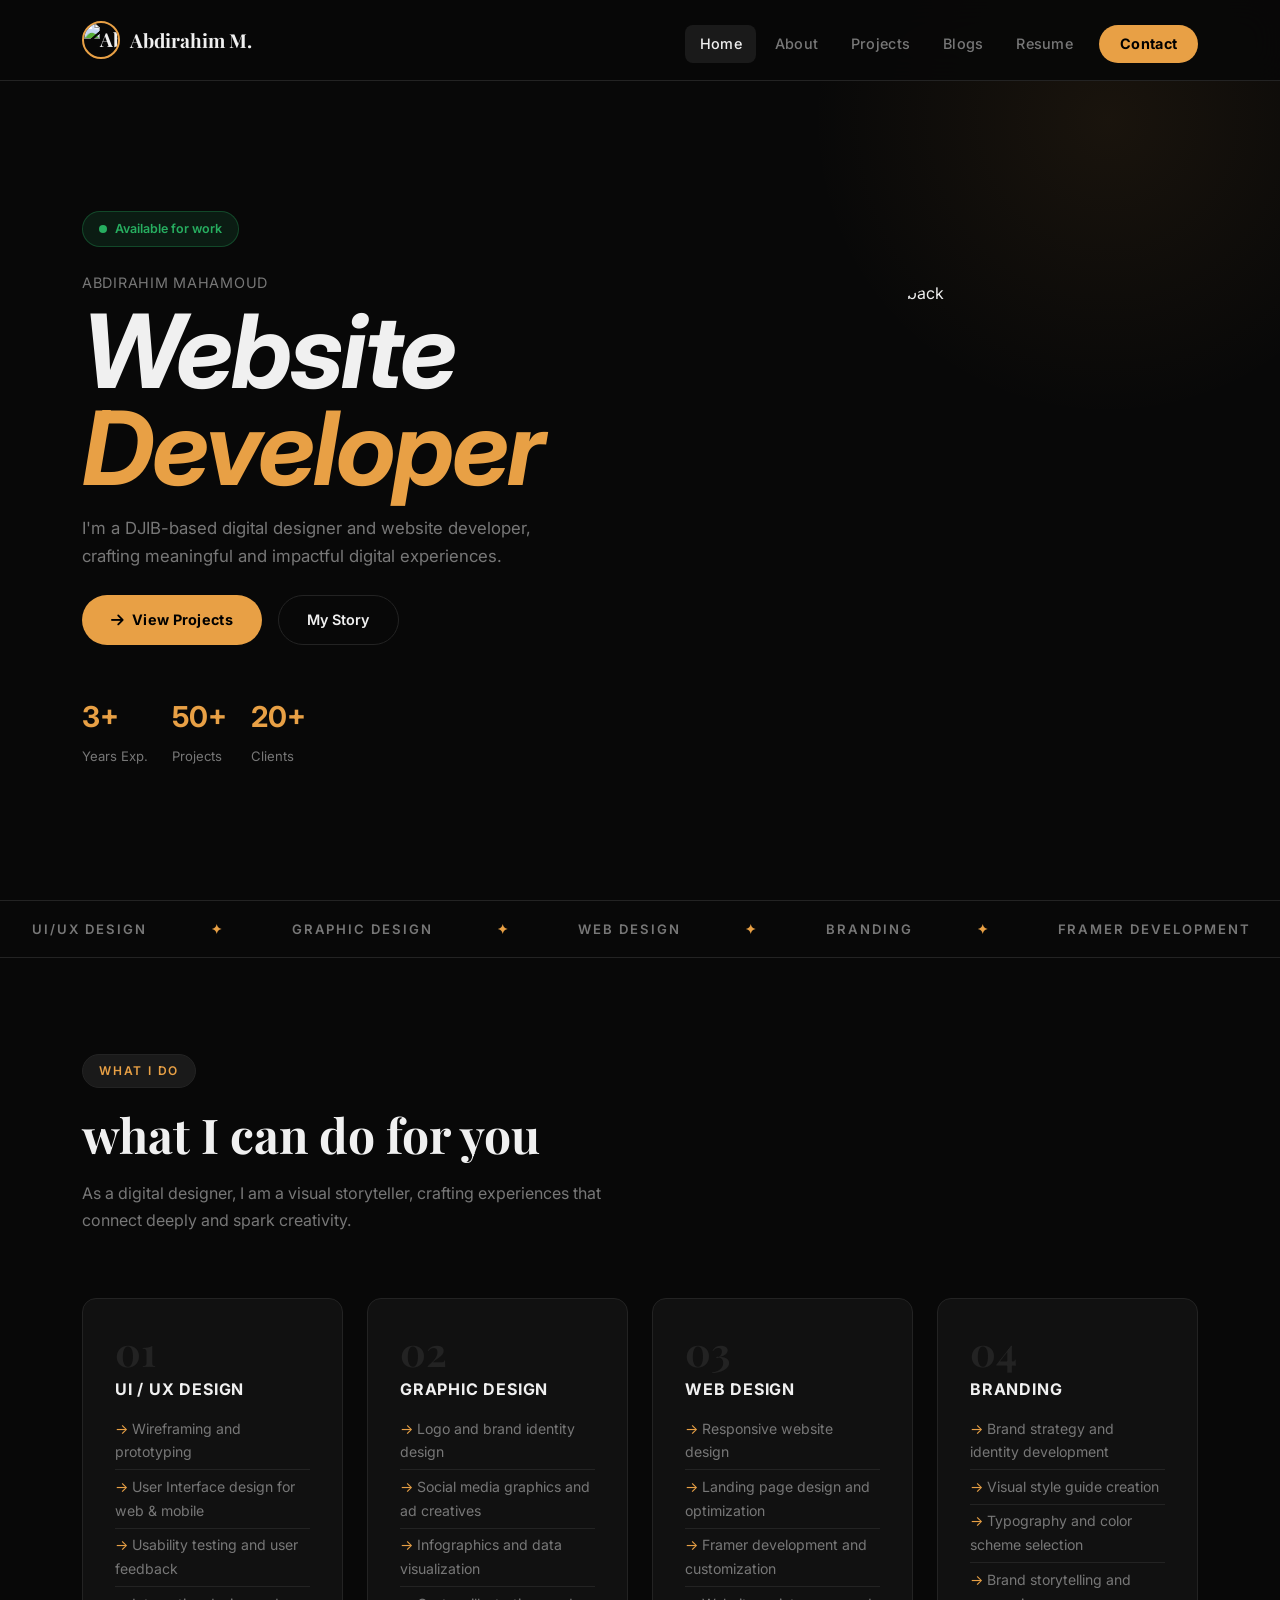
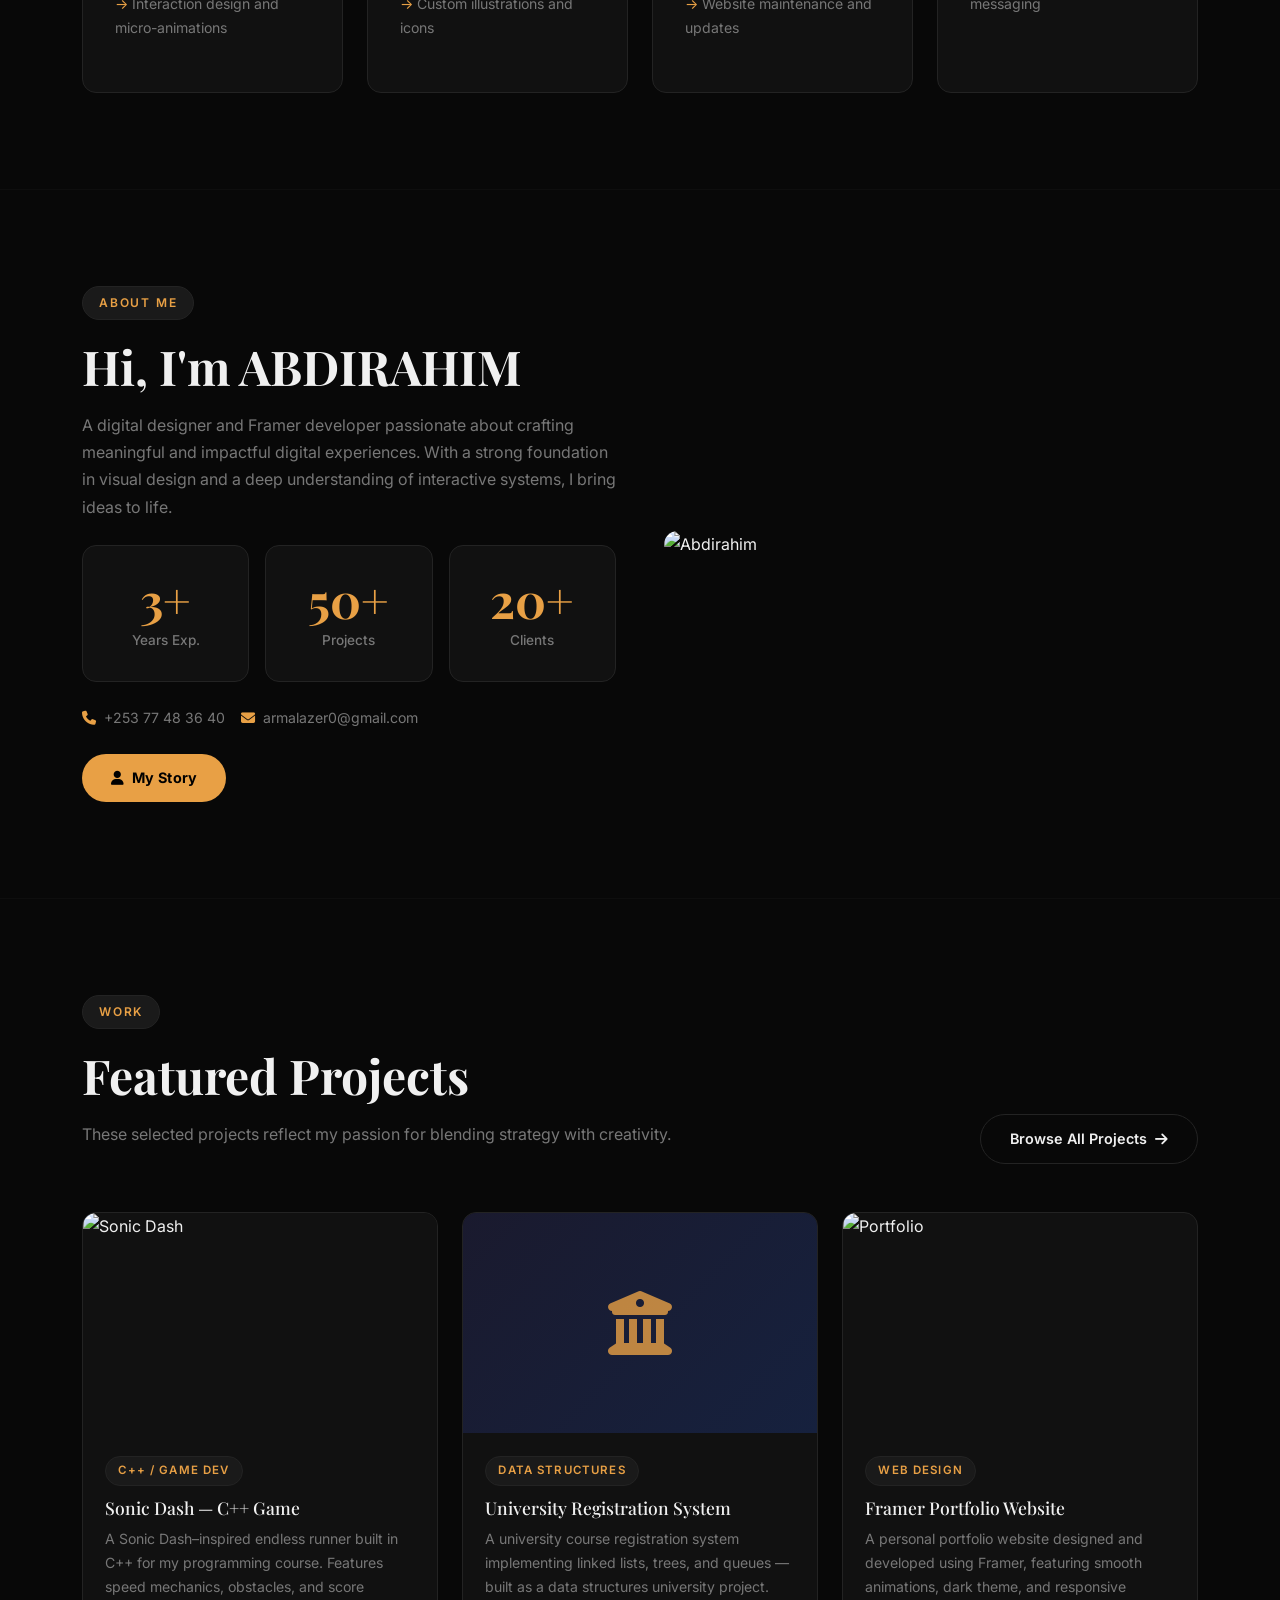
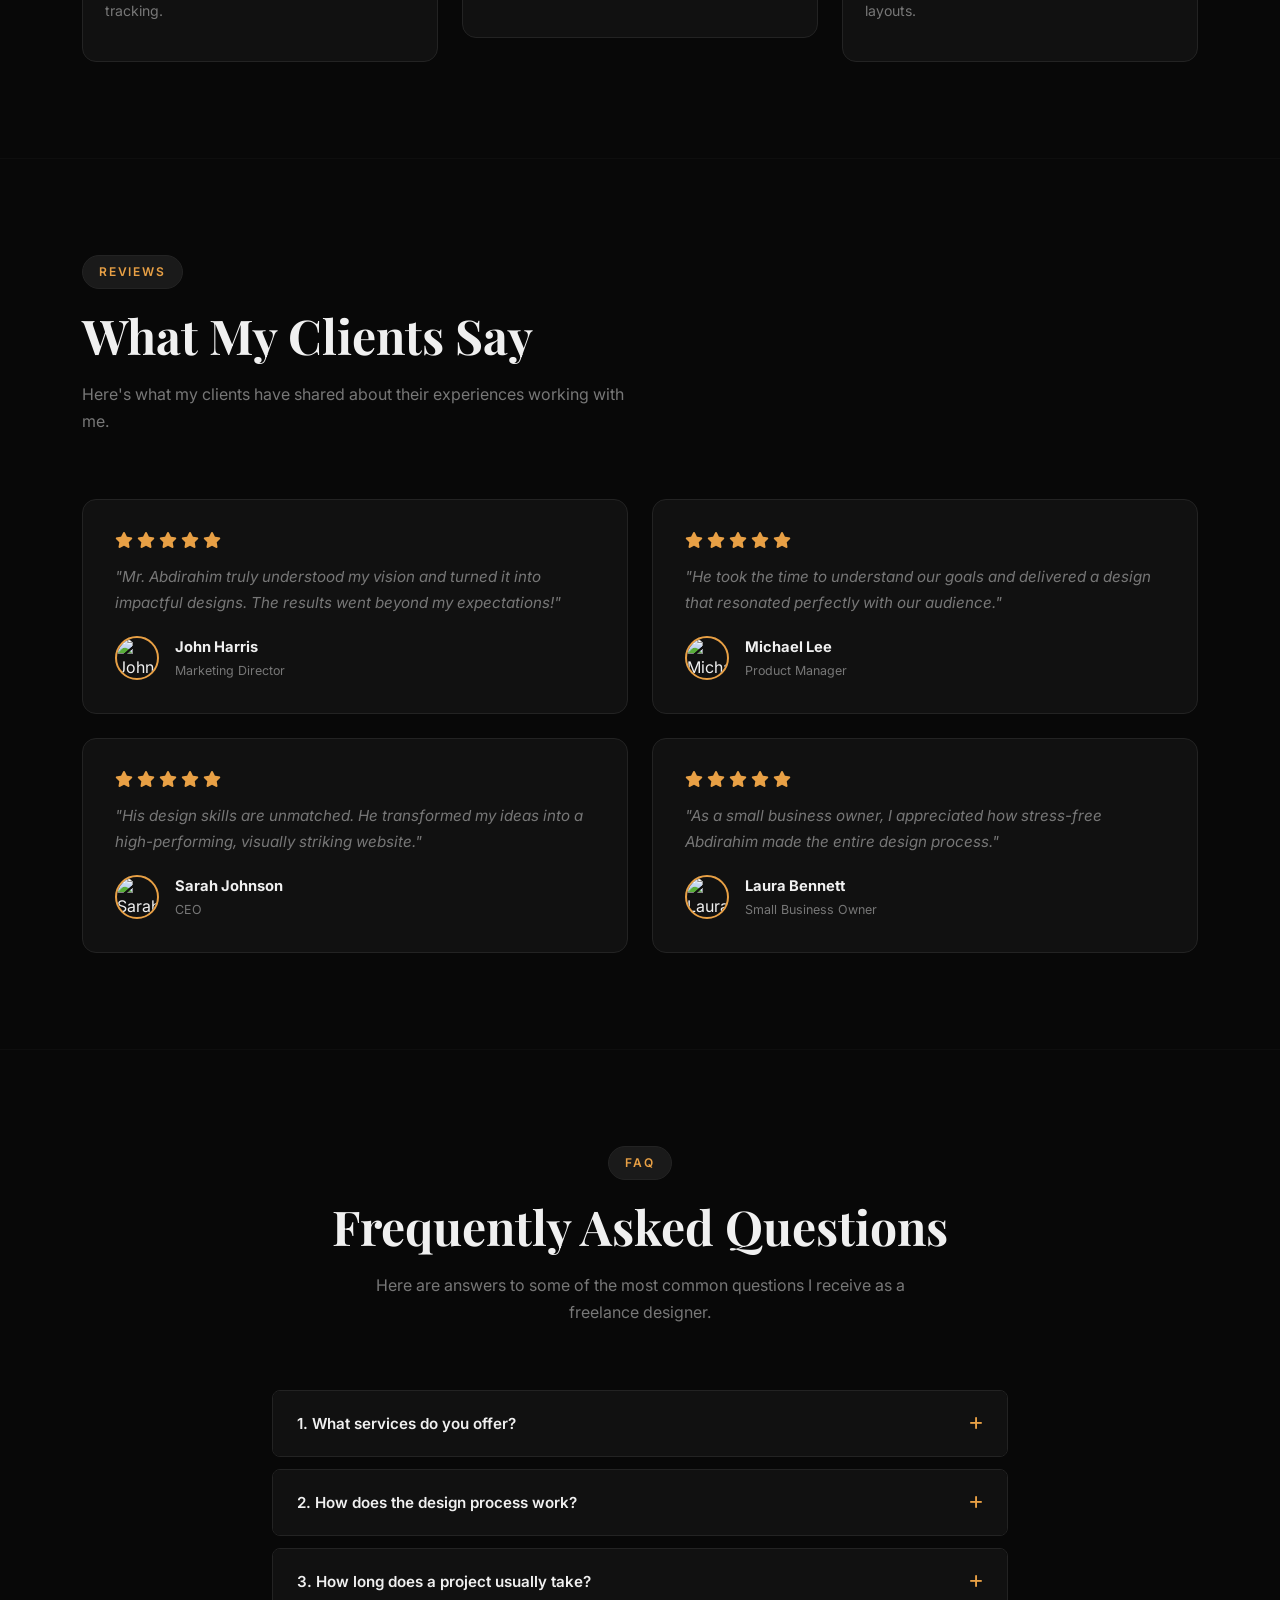
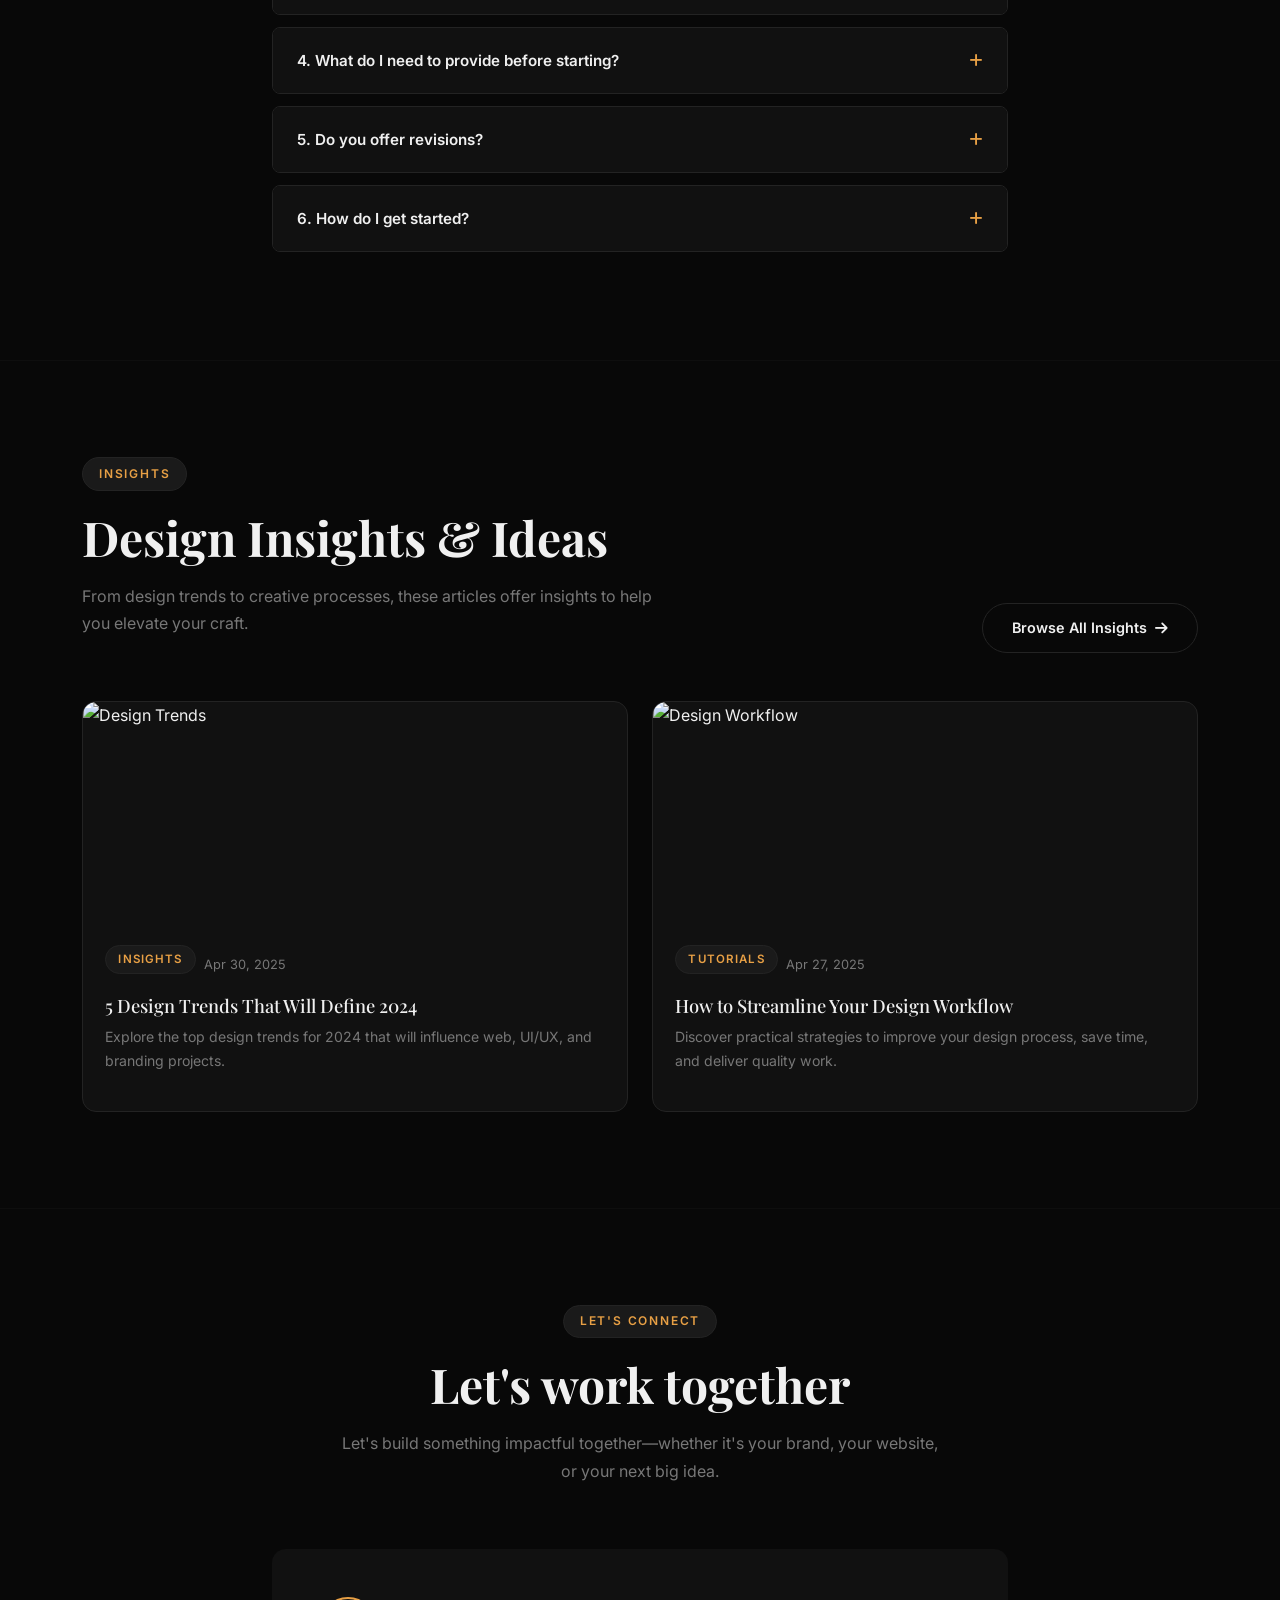
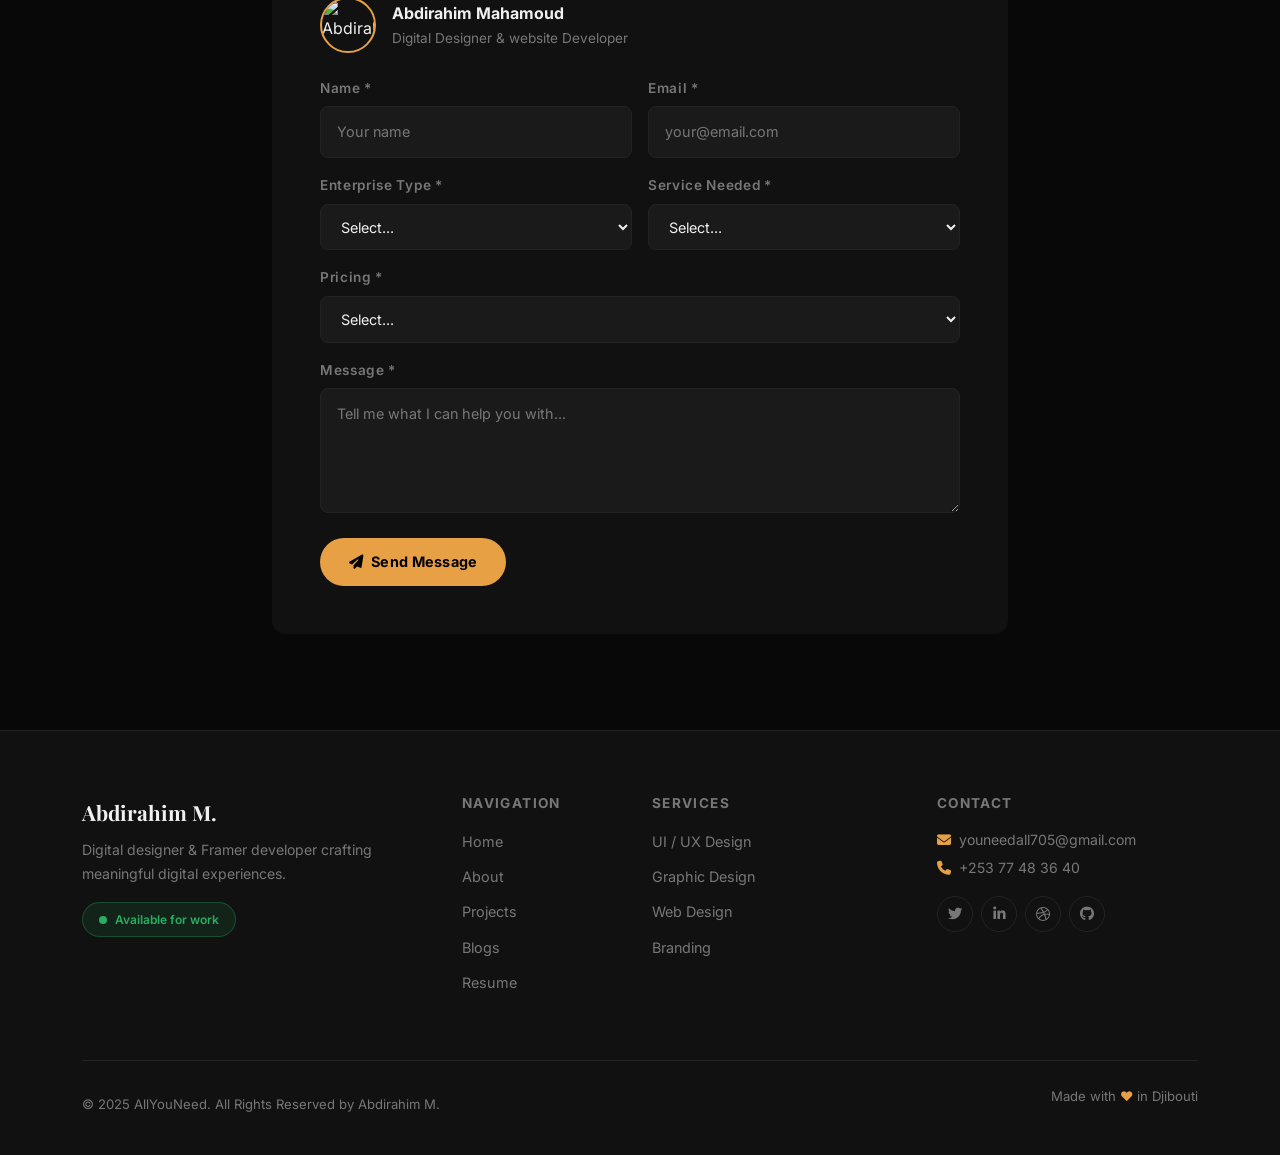
==== commit d64782f8: "version 4" ====
--- a/index.html
+++ b/index.html
@@ -158,14 +158,14 @@
         </div>
         <div class="d-flex gap-3 flex-wrap" style="font-size:0.88rem;color:var(--text-muted);">
           <span><i class="fas fa-phone me-2 text-accent"></i>+253 77 48 36 40</span>
-          <span><i class="fas fa-envelope me-2 text-accent"></i>youneedall705@gmail.com</span>
+          <span><i class="fas fa-envelope me-2 text-accent"></i>armalazer0@gmail.com</span>
         </div>
         <div class="mt-4">
           <a href="about.html" class="btn-primary-custom"><i class="fas fa-user"></i> My Story</a>
         </div>
       </div>
       <div class="col-lg-6" data-aos="fade-left" data-aos-delay="100">
-        <img src="https://framerusercontent.com/images/0JJDLebZsfml5drpqJ9yI2PRhbQ.png" alt="Abdirahim" style="width:100%;border-radius:var(--radius);max-height:450px;object-fit:cover;">
+        <img src="https://framerusercontent.com/images/0JJDLebZsfml5drpqJ9yI2PRhbQ.png" alt="Abdirahim" style="width:100%;border-radius:var(--radius);max-height:450px;object-fit:fit;">
       </div>
     </div>
   </div>
